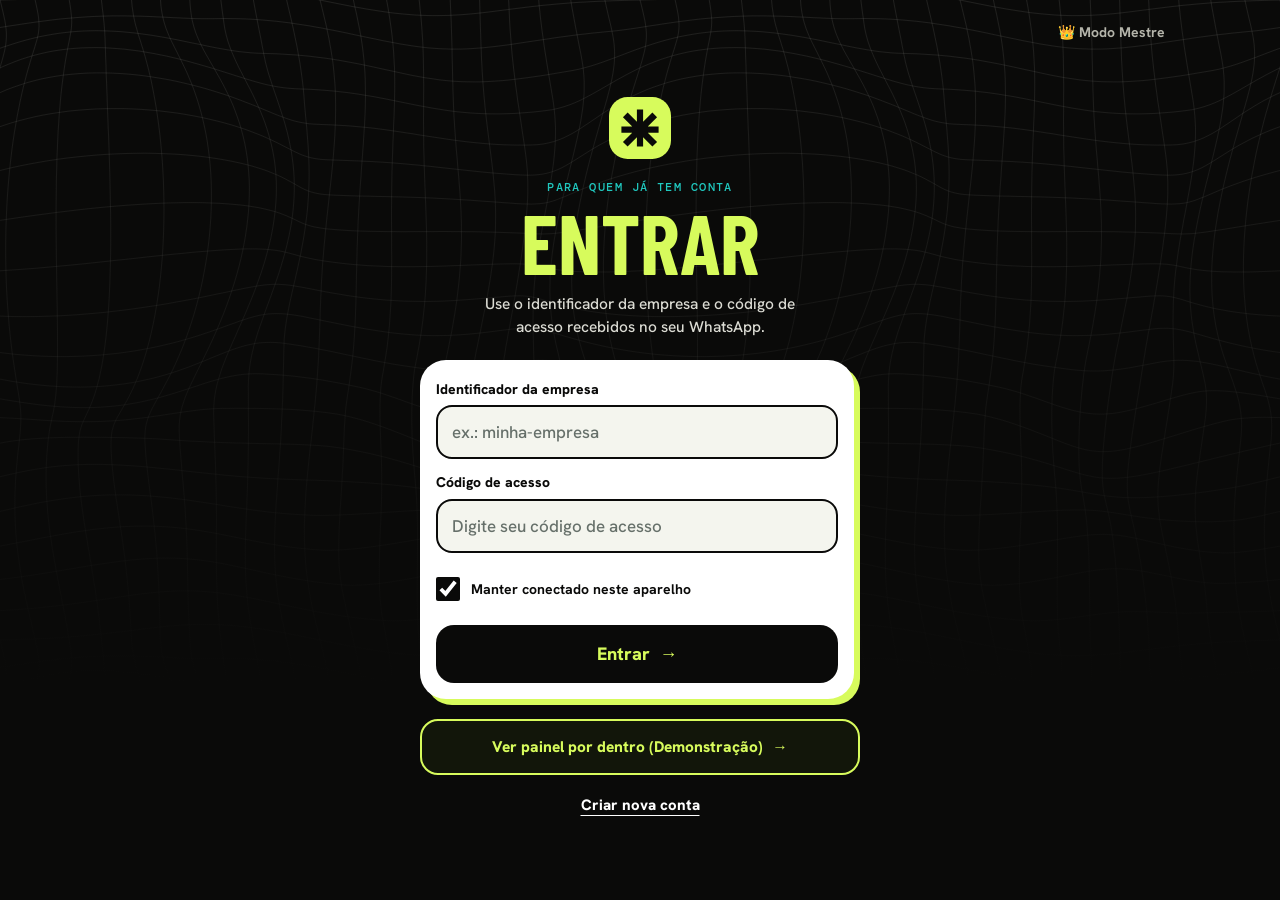
==== app.html @ dd6c145d "App avulso em app.html, pagina de vendas separada, painel no design escuro e demonstracao Co-authore" ====
<!doctype html>
<html lang="pt-BR">
<head>
<meta charset="utf-8">
<meta http-equiv="Content-Security-Policy" content="default-src 'none'; script-src 'self'; style-src 'self'; font-src 'self'; img-src 'self' data:; connect-src https://n8n.187.53.124.11.sslip.io; manifest-src 'self'; worker-src 'self'; base-uri 'none'; form-action 'none'">
<meta name="viewport" content="width=device-width,initial-scale=1,viewport-fit=cover">
<meta name="robots" content="noindex, nofollow">
<meta name="referrer" content="no-referrer">
<meta name="theme-color" content="#0a0a09">
<title>OLC · Meu Agente</title>
<meta name="description" content="Aplicativo do Agente OLC.">
<link rel="icon" href="icon.svg?v=11" type="image/svg+xml">
<link rel="manifest" href="manifest.json?v=11">
<link rel="apple-touch-icon" href="apple-touch-icon.png?v=11">
<meta name="mobile-web-app-capable" content="yes">
<meta name="apple-mobile-web-app-capable" content="yes">
<meta name="apple-mobile-web-app-title" content="Meu Agente">
<link rel="stylesheet" href="fonts/fonts.css?v=11">
<link rel="stylesheet" href="app.css?v=11">
<link rel="stylesheet" href="quiz.css?v=11">
</head>
<body>
<div id="app"><p class="boot">Abrindo…</p></div>
<div id="toast" class="toast" role="status" aria-live="polite"></div>
<dialog id="modal" class="modal" aria-labelledby="modalTitle"></dialog>
<noscript><p class="boot">Ative o JavaScript para usar o aplicativo.</p></noscript>
<script src="config.js?v=11"></script>
<script src="app.js?v=11"></script>
</body>
</html>
---- fonts/fonts.css ----
@font-face{font-family:'Bodoni Moda';font-style:normal;font-weight:400;font-display:swap;src:url(bodoni-moda-0.woff2) format('woff2')}
@font-face{font-family:'Hanken Grotesk';font-style:normal;font-weight:400;font-display:swap;src:url(hanken-grotesk-1.woff2) format('woff2')}
@font-face{font-family:'Hanken Grotesk';font-style:normal;font-weight:500;font-display:swap;src:url(hanken-grotesk-1.woff2) format('woff2')}
@font-face{font-family:'Hanken Grotesk';font-style:normal;font-weight:600;font-display:swap;src:url(hanken-grotesk-1.woff2) format('woff2')}
@font-face{font-family:'Hanken Grotesk';font-style:normal;font-weight:700;font-display:swap;src:url(hanken-grotesk-1.woff2) format('woff2')}
@font-face{font-family:'Hanken Grotesk';font-style:normal;font-weight:800;font-display:swap;src:url(hanken-grotesk-1.woff2) format('woff2')}
@font-face{font-family:'Barlow Condensed';font-style:normal;font-weight:600;font-display:swap;src:url(barlow-condensed-600.woff2) format('woff2')}
@font-face{font-family:'Barlow Condensed';font-style:normal;font-weight:700;font-display:swap;src:url(barlow-condensed-700.woff2) format('woff2')}
@font-face{font-family:'DM Mono';font-style:normal;font-weight:500;font-display:swap;src:url(dm-mono-500.woff2) format('woff2')}
---- app.css ----
/* OLC · Aplicativo do Agente (app.html). Mesma identidade da página de vendas: preto com grade distorcida,
   verde-lima, Barlow Condensed nos títulos. Telas Entrar, Conta e Quiz ficam em quiz.css. */
:root{--bg:#0a0a09;--card:#131312;--card2:#1b1b19;--line:#31312c;--line2:#45453e;--lime:#d7fb5c;--teal:#20c8bf;--sun:#f8e07c;--txt:#fff;--soft:#dcdcd4;--mute:#aeaea4;--cond:'Barlow Condensed','Hanken Grotesk',sans-serif;--sans:'Hanken Grotesk',system-ui,sans-serif;--mono:'DM Mono',ui-monospace,monospace;--ease:cubic-bezier(.22,1,.36,1);--tabh:calc(72px + env(safe-area-inset-bottom))}
*,*::before,*::after{box-sizing:border-box}
html{-webkit-text-size-adjust:100%;color-scheme:dark;background:var(--bg)}
body{margin:0;background:var(--bg);color:var(--txt);font:500 16px/1.5 var(--sans);overflow-x:clip}
h1,h2,h3,p,ul,ol,figure{margin:0;padding:0}
ul,ol{list-style:none}
a{color:inherit;text-decoration:none}
button,input,textarea,select{font:inherit;color:inherit}
button{cursor:pointer}
img,svg{max-width:100%}
[hidden]{display:none!important}
:focus-visible{outline:3px solid var(--teal);outline-offset:2px}
.view:focus{outline:none}
.i{width:20px;height:20px;flex:none;fill:none;stroke:currentColor;stroke-width:2;stroke-linecap:round;stroke-linejoin:round}
.boot{display:grid;place-items:center;min-height:100dvh;padding:40px 22px;color:var(--mute);text-align:center}
.mute{color:var(--mute)}
.small{font-size:13.5px;line-height:1.45}

/* ---------- botões e campos ---------- */
.btn{display:inline-flex;align-items:center;justify-content:center;gap:9px;min-height:50px;padding:10px 18px;border:1.5px solid var(--line2);border-radius:16px;background:#171715;color:#fff;font-weight:800;font-size:15px;line-height:1.2;text-align:center;transition:transform .18s var(--ease)}
.btn:active,.iconbtn:active,.tab:active{transform:scale(.97)}
.btn.primary,.btn.gold{border-color:var(--lime);background:var(--lime);color:var(--bg)}
.btn.ghost{background:transparent}
.btn.danger{border-color:#6b342a;background:#241310;color:#ffab9b}
.btn.block{width:100%}
.btn:disabled,.btn[aria-busy="true"]{opacity:.55;cursor:default}
.iconbtn{display:inline-grid;place-items:center;flex:none;width:46px;height:46px;padding:0;border:1.5px solid var(--line2);border-radius:15px;background:#161614;color:#fff;font-size:17px}
label{display:grid;gap:7px;min-width:0;font-weight:700;font-size:14px;color:var(--soft)}
input,textarea,select{width:100%;min-width:0;min-height:52px;padding:13px 14px;border:1.5px solid var(--line2);border-radius:15px;background:#0d0d0c;color:#fff;font-size:16px;font-weight:500}
textarea{resize:vertical;line-height:1.45}
input::placeholder,textarea::placeholder{color:#8a8a80}
input:focus,textarea:focus,select:focus{outline:none;border-color:var(--lime);box-shadow:0 0 0 3px rgba(215,251,92,.22)}
.stack{display:grid;grid-template-columns:minmax(0,1fr);gap:13px;min-width:0}
.row{display:grid;grid-template-columns:minmax(0,1fr) minmax(0,1fr);gap:10px}
.acts{display:flex;flex-wrap:wrap;gap:9px}
.acts>.btn{flex:1 1 150px}
.err{color:#ffab9b;font-weight:800;font-size:14px}
.err:empty{display:none}
code{padding:2px 6px;border-radius:7px;background:#050504;color:var(--lime);font:500 12.5px var(--mono);overflow-wrap:anywhere}
.check{display:flex;align-items:center;gap:10px;min-height:44px}

/* ---------- janelas ---------- */
.modal{width:min(480px,calc(100% - 24px));max-height:min(92dvh,760px);padding:20px;overflow:auto;border:1.5px solid var(--line2);border-radius:26px;background:#121211;color:#fff;box-shadow:7px 7px 0 var(--lime)}
.modal.wide{width:min(580px,calc(100% - 20px));max-height:min(92dvh,820px)}
.modal::backdrop{background:rgba(5,5,4,.84)}
.modal[open]{animation:pop .3s var(--ease)}
.modal-head{display:flex;align-items:flex-start;justify-content:space-between;gap:12px;margin-bottom:14px}
.modal-head h2{font:700 29px/1.02 var(--cond);text-transform:uppercase;outline:none}
@keyframes pop{from{opacity:0;transform:translateY(16px) scale(.97)}}
.toast{position:fixed;left:50%;bottom:calc(var(--tabh) + 14px);z-index:60;width:max-content;max-width:calc(100% - 28px);padding:13px 18px;border:1.5px solid #0a0a09;border-radius:16px;background:var(--lime);color:var(--bg);font-weight:800;font-size:14.5px;text-align:center;box-shadow:0 14px 30px -10px rgba(0,0,0,.85);opacity:0;visibility:hidden;transform:translate(-50%,14px);transition:opacity .25s,transform .35s var(--ease),visibility .25s}
.toast.on{opacity:1;visibility:visible;transform:translate(-50%,0)}
.toast.bad{background:#fff3bf;color:#453700}

/* ---------- estrutura do painel ---------- */
:root{--wall:url("data:image/svg+xml,%3Csvg xmlns='http://www.w3.org/2000/svg' width='220' height='214' fill='none' stroke='%23d7fb5c' stroke-opacity='.13' stroke-width='1.6' stroke-linecap='round' stroke-linejoin='round'%3E%3Cpath transform='translate%2814 12%29 rotate%28-12 15 15%29' d='M2 20h30l-6 9H9zM17 18V3l11 15z'/%3E%3Cpath transform='translate%2884 6%29 rotate%289 15 15%29' d='M3 6h24v22H3zM3 13h24M9 2v8M21 2v8M9 20l4 4 8-8'/%3E%3Cpath transform='translate%28158 18%29 rotate%280 15 15%29' d='M15 2a13 13 0 1 0 .1 0zM15 8v8l6 4'/%3E%3Cpath transform='translate%2838 62%29 rotate%287 15 15%29' d='M4 4h26a3 3 0 0 1 3 3v14a3 3 0 0 1-3 3H16l-9 7v-7H4a3 3 0 0 1-3-3V7a3 3 0 0 1 3-3zM9 12h16M9 17h10'/%3E%3Cpath transform='translate%28118 56%29 rotate%2815 15 15%29' d='M15 2l4 9 10 1-7 7 2 10-9-5-9 5 2-10-7-7 10-1z'/%3E%3Cpath transform='translate%28178 78%29 rotate%28-8 15 15%29' d='M3 9h7l3-5h8l3 5h7v19H3zM17 13a6 6 0 1 0 .1 0z'/%3E%3Cpath transform='translate%286 118%29 rotate%28-6 15 15%29' d='M4 9h20v10a9 9 0 0 1-9 9h-2a9 9 0 0 1-9-9zM24 12h3a4 4 0 0 1 0 8h-3M10 1v4M17 1v4'/%3E%3Cpath transform='translate%2880 112%29 rotate%2811 15 15%29' d='M15 27C-6 13 6-3 15 8c9-11 21 5 0 19z'/%3E%3Cpath transform='translate%28142 120%29 rotate%280 15 15%29' d='M15 9a6 6 0 1 0 .1 0zM15 0v4M15 26v4M0 15h4M26 15h4M4 4l3 3M23 23l3 3M26 4l-3 3M7 23l-3 3'/%3E%3Cpath transform='translate%2836 172%29 rotate%28-5 15 15%29' d='M0 10q6-9 12 0t12 0 12 0M0 20q6-9 12 0t12 0 12 0'/%3E%3Cpath transform='translate%28106 164%29 rotate%2810 15 15%29' d='M13 32S2 20 2 12a11 11 0 0 1 22 0c0 8-11 20-11 20zM13 8a4 4 0 1 0 .1 0z'/%3E%3Cpath transform='translate%28172 168%29 rotate%28-10 15 15%29' d='M2 14l7 7L24 6M13 20l1 1L29 6'/%3E%3Cpath transform='translate%2868 40%29 rotate%280 15 15%29' d='M2 2h.5M9 9h.5'/%3E%3Cpath transform='translate%28204 40%29 rotate%2820 15 15%29' d='M2 6h10M7 1v10'/%3E%3Cpath transform='translate%2870 190%29 rotate%28-15 15 15%29' d='M2 6h10M7 1v10'/%3E%3Cpath transform='translate%28196 132%29 rotate%280 15 15%29' d='M5 5a4 4 0 1 0 .1 0z'/%3E%3Cpath transform='translate%28128 12%29 rotate%280 15 15%29' d='M5 5a4 4 0 1 0 .1 0z'/%3E%3Cpath transform='translate%28150 90%29 rotate%280 15 15%29' d='M2 2h.5M10 4h.5M6 11h.5'/%3E%3C/svg%3E")}
.shell{min-height:100dvh;background:linear-gradient(180deg,rgba(10,10,9,.28),var(--bg) 92%),url("bg-grid.svg?v=11") 50% 0/560px 560px repeat,var(--bg)}
.main{display:flex;flex-direction:column;min-width:0;padding-bottom:calc(var(--tabh) + 22px)}
.top{display:flex;align-items:center;gap:8px;padding:calc(10px + env(safe-area-inset-top)) 14px 10px;border-bottom:1px solid var(--line);background:rgba(10,10,9,.96);position:sticky;top:0;z-index:20}
.top-mark{width:40px;height:40px;flex:none}
.who{flex:1;min-width:0}
.who b{display:block;font:700 23px/1.05 var(--cond);text-transform:uppercase;white-space:nowrap;overflow:hidden;text-overflow:ellipsis}
.who small{display:block;font:500 10.5px/1.4 var(--mono);letter-spacing:.05em;text-transform:uppercase;color:var(--mute);white-space:nowrap;overflow:hidden;text-overflow:ellipsis}

.demobar,.testbar{margin:12px 14px 0;padding:12px;border-radius:18px;font-size:13.5px;line-height:1.4}
.testbar{border:1.5px solid #6a5a12;background:#241f08;color:#ffe98a}
.demobar{border:1.5px dashed var(--lime);background:#12160a;color:var(--soft)}
.demobar p b{color:var(--lime)}
.demobar .demo-acts{display:grid;grid-template-columns:1fr 1fr;gap:8px;margin-top:10px}
.demobar .btn{min-height:46px;padding:8px 10px;font-size:13.5px;border-radius:14px}
.demobar .btn.primary{grid-column:1/-1}

/* barra das 3 abas */
.side .logo,.side-foot{display:none}
.side .tabs{position:fixed;left:0;right:0;bottom:0;z-index:30;display:grid;grid-template-columns:repeat(3,minmax(0,1fr));gap:6px;padding:7px 8px calc(7px + env(safe-area-inset-bottom));border-top:1px solid var(--line);background:rgba(10,10,9,.98)}
.tab{display:grid;justify-items:center;align-content:center;gap:3px;min-height:58px;padding:5px 2px;border:0;border-radius:17px;background:transparent;color:var(--mute);font-weight:800;font-size:11.5px;line-height:1.15;text-align:center;transition:transform .18s var(--ease)}
.tab .i{width:21px;height:21px}
.tab .short{display:none}
.tab[aria-selected="true"]{background:var(--lime);color:var(--bg)}
.tab[aria-selected="true"] .i{animation:tab-pop .45s cubic-bezier(.3,1.8,.5,1)}
@keyframes tab-pop{from{transform:scale(.6)}}

/* ---------- cartão de estado do Agente ---------- */
.hero-wrap{padding:12px 14px 0}
.hero-wrap.w-chat,.hero-wrap.w-agenda{display:none}
.hero{position:relative;overflow:hidden;display:grid;gap:14px;padding:18px 16px;border:1.5px solid var(--line2);border-radius:26px;background:radial-gradient(90% 70% at 100% 0,rgba(215,251,92,.13),transparent 70%),var(--card)}
.h-top{display:flex;align-items:flex-start;gap:13px}
.h-mark{position:relative;display:grid;place-items:center;width:58px;height:58px;flex:none;border-radius:19px;background:var(--lime)}
.h-mark svg{width:38px;height:38px}
.h-mark::after{content:"";position:absolute;inset:-6px;border:2px solid var(--lime);border-radius:23px;opacity:0;animation:h-ring 2.8s ease-out infinite}
@keyframes h-ring{0%{transform:scale(.9);opacity:.9}100%{transform:scale(1.22);opacity:0}}
.hero[data-state="paused"] .h-mark{filter:grayscale(1);opacity:.6}
.hero[data-state="paused"] .h-mark::after{animation:none}
.h-copy{min-width:0}
.seal-live{display:inline-flex;align-items:center;gap:7px;padding:5px 10px;border:1px solid var(--line2);border-radius:99px;font:500 10.5px/1.3 var(--mono);letter-spacing:.05em;text-transform:uppercase;color:var(--soft)}
.seal-live i{width:8px;height:8px;flex:none;border-radius:50%;background:var(--sun)}
.hero[data-state="live"] .seal-live i{background:var(--lime)}
.hero[data-state="paused"] .seal-live i{background:#8a8a80}
.h-copy h2{margin-top:8px;font:700 34px/1 var(--cond);text-transform:uppercase;color:var(--lime)}
.h-copy p{margin-top:4px;font-size:14.5px;line-height:1.4;color:var(--soft)}
.flow{display:grid;grid-template-columns:auto minmax(0,1fr) auto minmax(0,1fr) auto;align-items:center;gap:7px}
.node{display:grid;justify-items:center;gap:5px;min-width:58px;font:500 10px var(--mono);letter-spacing:.04em;text-transform:uppercase;color:var(--mute)}
.node .i{width:44px;height:44px;padding:10px;border:1.5px solid var(--line2);border-radius:15px;background:#0d0d0c;color:#fff}
.node.n-ia .i{border-color:var(--lime);color:var(--lime)}
.link{position:relative;height:3px;margin-bottom:18px;overflow:hidden;border-radius:3px;background:repeating-linear-gradient(90deg,#4a4a42 0 6px,transparent 6px 12px)}
.link i{position:absolute;top:0;bottom:0;left:0;width:34%;border-radius:3px;background:var(--lime);opacity:0;animation:flow-run 2.2s linear infinite}
.link.l2 i{animation-delay:1.1s}
@keyframes flow-run{from{opacity:1;transform:translateX(-110%)}to{opacity:1;transform:translateX(310%)}}
.hero[data-state="live"] .link{background:rgba(215,251,92,.28)}
.hero[data-state="paused"] .link i{animation:none}
.h-acts{display:grid;gap:9px}
.power{display:flex;align-items:center;gap:12px;min-height:52px;padding:4px 12px 4px 8px;border:1.5px solid var(--line);border-radius:17px;background:#0d0d0c;font-weight:800;font-size:15px}
.switch{position:relative;width:64px;height:44px;flex:none;padding:0;border:0;background:transparent}
.switch::before{content:"";position:absolute;left:2px;right:2px;top:5px;bottom:5px;border-radius:99px;background:#3a3a34;transition:background .25s}
.switch::after{content:"";position:absolute;left:7px;top:9px;width:26px;height:26px;border-radius:50%;background:#fff;transition:transform .3s cubic-bezier(.3,1.5,.5,1)}
.switch[aria-checked="true"]::before{background:var(--teal)}
.switch[aria-checked="true"]::after{transform:translateX(24px)}
.kpis{display:grid;grid-template-columns:repeat(3,minmax(0,1fr));gap:8px}
.kpi{position:relative;display:grid;align-content:start;gap:3px;min-height:94px;padding:10px 9px;overflow:hidden;border:1.5px solid var(--line);border-radius:17px;background:#0d0d0c;text-align:left;transition:transform .18s var(--ease)}
.kpi b{font:700 38px/1 var(--cond);color:var(--lime)}
.kpi span{font-size:11.5px;font-weight:700;line-height:1.25;color:var(--soft)}
.kpi em{display:flex;gap:2px;margin-top:auto;font-style:normal}
.kpi em i{flex:1;height:4px;border-radius:3px;background:#2f2f2a}
.kpi em i.lit{background:var(--lime)}
.glow{position:absolute;inset:0;pointer-events:none;border:2px solid var(--lime);border-radius:inherit;opacity:0;box-shadow:inset 0 0 24px rgba(215,251,92,.45)}

/* ---------- conteúdo das abas ---------- */
.view{padding:18px 14px 0}
.view-head{margin:0 2px 14px}
.view-head h1{font:700 clamp(36px,10vw,46px)/1 var(--cond);text-transform:uppercase;text-wrap:balance}
.view-head p{margin-top:7px;max-width:38em;font-size:14.5px;line-height:1.45;color:var(--soft)}
.cols{display:grid;grid-template-columns:minmax(0,1fr);gap:14px;align-items:start}
.card{position:relative;min-width:0;padding:17px 14px;border:1.5px solid var(--line);border-radius:24px;background:var(--card)}
.card>h2,.card header h2{font:700 25px/1.05 var(--cond);text-transform:uppercase}
.card>h2{margin-bottom:11px}
.card>header{display:flex;flex-wrap:wrap;align-items:center;justify-content:space-between;gap:10px;margin-bottom:12px}
.card>.mute{margin:-3px 0 12px}
.card.hi{border-color:var(--lime);box-shadow:5px 5px 0 var(--lime);margin-right:5px}
.card.admin{border-style:dashed;border-color:var(--sun)}
.cols>.stack{gap:14px}
.badge{display:inline-flex;align-items:center;gap:6px;padding:4px 9px;border-radius:9px;background:#26261f;color:var(--soft);font:500 10.5px/1.4 var(--mono);letter-spacing:.04em;text-transform:uppercase;white-space:nowrap}
.badge.ok{background:#1e2a0f;color:var(--lime)}
.badge.warn{background:#2c2509;color:var(--sun)}
.badge.off{background:#2a1713;color:#ffab9b}
.badge.dot::before{content:"";width:7px;height:7px;border-radius:50%;background:currentColor}
.tip{margin-top:13px;padding:11px 12px;border:1px dashed var(--line2);border-radius:15px;font-size:13px;line-height:1.55;color:var(--mute)}
.tip b{color:#fff}
.list{display:grid;grid-template-columns:minmax(0,1fr);gap:10px;min-width:0}
.item{position:relative;min-width:0;padding:13px;border:1.5px solid var(--line);border-radius:18px;background:var(--card2);overflow-wrap:anywhere}
.item p{margin-top:7px;font-size:14.5px;line-height:1.45;color:var(--soft);white-space:pre-line}
.item.note{display:flex;gap:10px;align-items:flex-start;justify-content:space-between}
.item.note>div{min-width:0}
.item.note .iconbtn{width:44px;height:44px;background:transparent;color:var(--mute)}
.item-top{display:flex;flex-wrap:wrap;align-items:center;justify-content:space-between;gap:8px}
.item-top h3{font:700 23px/1.1 var(--cond);text-transform:uppercase}
.item .kv{margin-top:4px;color:var(--soft)}
.item .kv b{color:#fff}
.item .acts{margin-top:11px}
.item .acts .btn{min-height:46px;font-size:13.5px;padding:8px 12px;flex:1 1 118px}
details.item{padding:0}
details.item>summary{display:flex;align-items:center;justify-content:space-between;gap:10px;min-height:56px;padding:10px 14px;font-weight:800;list-style:none;cursor:pointer}
details.item>summary::-webkit-details-marker{display:none}
details.item>summary::after{content:"+";flex:none;display:grid;place-items:center;width:30px;height:30px;border-radius:10px;background:#2a2a25;color:var(--lime);font-size:20px;transition:transform .3s var(--ease)}
details.item>summary>span:first-child{flex:1;min-width:0}
details.item[open]>summary::after{transform:rotate(45deg)}
details.item>.body{padding:0 13px 13px}
.empty{padding:18px 14px;border:1.5px dashed var(--line2);border-radius:18px;color:var(--mute);font-size:14.5px;text-align:center}
.filterbar{display:flex;gap:7px;margin:0 -14px 12px;padding:2px 14px;overflow-x:auto;scrollbar-width:none}
.filterbar::-webkit-scrollbar{display:none}
.filterbar button{flex:none;min-height:44px;padding:0 14px;border:1.5px solid var(--line2);border-radius:99px;background:transparent;color:var(--soft);font-weight:700;font-size:13.5px;white-space:nowrap}
.filterbar button[aria-pressed="true"]{border-color:var(--lime);background:var(--lime);color:var(--bg)}
.log{display:grid;gap:7px;max-height:280px;margin:9px 0 3px;padding:11px;overflow:auto;border-radius:16px;background:#0b0d0b}

/* ---------- Testar ao vivo: conversa no estilo WhatsApp escuro ---------- */
.view.is-chat{display:flex;flex-direction:column}
.chat{display:flex;flex-direction:column;height:max(430px,calc(100dvh - 290px - var(--tabh)));overflow:hidden;border:1.5px solid var(--line2);border-radius:24px;background:var(--card)}
.shell:not(.has-bar) .chat{height:max(430px,calc(100dvh - 218px - var(--tabh)))}
.chat-head{display:flex;align-items:center;gap:10px;padding:10px 11px;border-bottom:1px solid var(--line);background:#1a1a18}
.ava{display:grid;place-items:center;width:42px;height:42px;flex:none;border-radius:50%;background:var(--lime);color:var(--bg);font:700 18px var(--cond)}
.tx{flex:1;min-width:0}
.tx b{display:block;font-size:14.5px;white-space:nowrap;overflow:hidden;text-overflow:ellipsis}
.tx small{display:block;font-size:11.5px;line-height:1.35;color:var(--teal)}
.msgs{flex:1;min-height:0;display:flex;flex-direction:column;gap:8px;padding:13px 11px;overflow-y:auto;overscroll-behavior:contain;background-color:#0b0e0c;background-image:var(--wall);background-size:220px 214px}
.bubble{position:relative;max-width:84%;padding:9px 12px;border-radius:16px;font-size:14.5px;font-weight:500;line-height:1.4;white-space:pre-line;overflow-wrap:anywhere}
.bubble.in{align-self:flex-start;border-bottom-left-radius:5px;background:#222622;color:#fff}
.bubble.out{align-self:flex-end;border-bottom-right-radius:5px;background:var(--lime);color:#0a0a09;font-weight:600}
.log .bubble{max-width:90%}
.sys{align-self:center;display:grid;justify-items:center;gap:8px;max-width:92%;padding:8px 13px;border-radius:13px;background:rgba(32,32,28,.95);color:var(--soft);font-size:12.5px;line-height:1.4;text-align:center}
.sys .btn{min-height:44px;font-size:13px}
.typing{align-self:flex-end;display:flex;gap:5px;padding:13px 15px;border-radius:16px;background:#2a2a27}
.typing i{width:7px;height:7px;border-radius:50%;background:var(--lime);animation:dot 1s ease-in-out infinite}
.typing i:nth-child(2){animation-delay:.15s}.typing i:nth-child(3){animation-delay:.3s}
@keyframes dot{40%{transform:translateY(-5px)}}
.chips{display:flex;gap:7px;padding:9px 10px;overflow-x:auto;scrollbar-width:none;border-top:1px solid var(--line);background:#131312}
.chips::-webkit-scrollbar{display:none}
.chips button{flex:none;min-height:44px;padding:0 14px;border:1.5px solid var(--line2);border-radius:99px;background:#1b1b19;color:#fff;font-weight:700;font-size:13px;white-space:nowrap}
.compose{display:flex;align-items:center;gap:8px;padding:9px 10px 10px;background:#131312}
.compose input{flex:1;min-height:48px;border-radius:99px;padding-inline:16px}
.send{display:grid;place-items:center;width:48px;height:48px;flex:none;border:0;border-radius:50%;background:var(--teal);color:var(--bg)}

/* WhatsApp dentro do painel */
.wa-modal .qz-field label{font-size:13px}

@media (max-width:374px){
 .view,.hero-wrap{padding-inline:11px}
 .demobar,.testbar{margin-inline:11px}
 .tab{font-size:10.5px}
 .who b{font-size:20px}
 .top{gap:6px;padding-inline:10px}
 .top-mark{display:none}
 .h-mark{width:48px;height:48px;border-radius:16px}.h-mark svg{width:30px;height:30px}
 .kpi span{font-size:10.5px}
}

@media (min-width:900px){
 :root{--tabh:0px}
 .shell{display:grid;grid-template-columns:268px minmax(0,1fr);background-size:auto,640px 640px,auto}
 .side{position:sticky;top:0;display:flex;flex-direction:column;gap:22px;height:100dvh;padding:22px 16px;border-right:1px solid var(--line);background:rgba(10,10,9,.96)}
 .side .logo{display:flex;align-items:center;gap:11px;font:700 22px/1 var(--cond);text-transform:uppercase}
 .side .logo svg{width:42px;height:42px}
 .side .tabs{position:static;display:grid;grid-template-columns:minmax(0,1fr);gap:8px;padding:0;border:0;background:none}
 .tab{grid-template-columns:auto minmax(0,1fr);justify-items:start;align-items:center;gap:12px;min-height:54px;padding:0 15px;font-size:15px;text-align:left}
 .side-foot{display:grid;gap:9px;margin-top:auto}
 .mobile-only{display:none}
 .main{padding-bottom:40px}
 .top{padding:14px 30px}
 .top-mark{display:none}
 .demobar,.testbar{margin:18px 30px 0}
 .demobar{display:flex;align-items:center;justify-content:space-between;gap:16px}
 .demobar .demo-acts{display:flex;margin:0}
 .demobar .btn.primary{grid-column:auto}
 .hero-wrap{padding:18px 30px 0}
 .hero{grid-template-columns:minmax(0,1.1fr) minmax(0,.9fr);gap:18px 28px;padding:24px;align-items:center}
 .view{width:100%;max-width:1180px;padding:24px 30px 0}
 .cols{grid-template-columns:minmax(0,1fr) minmax(0,1fr);gap:18px}
 .chat,.shell:not(.has-bar) .chat{height:max(460px,calc(100dvh - 215px));max-width:820px}
 .toast{bottom:26px}
}
@media (prefers-reduced-motion:reduce){*,*::before,*::after{animation:none!important;transition:none!important}}
---- quiz.css ----
/* Quiz de 5 passos: pergunta + resposta + avançar, sempre dentro da área visível */
html.quiz-lock,html.quiz-lock body{overflow:hidden;overscroll-behavior:none}
.modal.quiz{--ink9:#0a0a09;--lime:#d7fb5c;--teal:#20c8bf;--line9:#2e2e2a;--muted9:#b4b4aa;--cond:'Barlow Condensed','Hanken Grotesk',sans-serif;--mono:'DM Mono',ui-monospace,monospace;position:fixed;inset:0 0 auto 0;width:100%;max-width:100%;height:100vh;height:100dvh;max-height:none;margin:0;padding:0;border:0;border-radius:0;overflow:hidden;background:linear-gradient(180deg,rgba(10,10,9,.35),var(--ink9) 78%),url("bg-grid.svg?v=11") 50% 0/560px 560px repeat,var(--ink9);color:#fff;box-shadow:none;font-family:'Hanken Grotesk',system-ui,sans-serif}
.modal.quiz[open]{display:flex;flex-direction:column;animation:qz-in .22s ease-out}
.modal.quiz::backdrop{background:#0a0a09}
@keyframes qz-in{from{opacity:0}to{opacity:1}}

.qz-top{flex:none;display:flex;align-items:center;gap:12px;padding:calc(10px + env(safe-area-inset-top)) 12px 8px 18px}
.modal.quiz .qz-x{order:3;flex:none;display:grid;place-items:center;width:46px;height:46px;min-height:46px;padding:0;border:1.5px solid #41413c;border-radius:15px;background:#141412;color:#fff;box-shadow:none}
.qz-x svg{width:20px;height:20px;fill:none;stroke:currentColor;stroke-width:2.4}
.qz-segs{flex:1;display:grid;grid-template-columns:repeat(6,minmax(0,1fr));gap:5px}
.qz-segs i{height:7px;border-radius:9px;background:#2e2e2a;overflow:hidden;position:relative}
.qz-segs i.done{background:var(--lime)}
.qz-segs i.now::after{content:"";position:absolute;inset:0;background:var(--lime);transform-origin:left;animation:qz-fill .5s cubic-bezier(.22,1,.36,1) .1s both}
.qz-segs i.now{box-shadow:0 0 0 1px rgba(215,251,92,.5)}
@keyframes qz-fill{from{transform:scaleX(0)}to{transform:scaleX(1)}}
.qz-count{order:2;flex:none;font:500 12px/1 var(--mono);color:var(--muted9);white-space:nowrap}

.qz-body{flex:1 1 auto;min-height:0;overflow-y:auto;overscroll-behavior:contain;-webkit-overflow-scrolling:touch;padding:8px 18px 18px}
.qz-in{display:flex;flex-direction:column;gap:15px;max-width:520px;margin:0 auto}
.qz-in>*{animation:qz-slide .45s cubic-bezier(.22,1.25,.36,1) both}
.qz-in>:nth-child(2){animation-delay:.05s}.qz-in>:nth-child(3){animation-delay:.1s}.qz-in>:nth-child(4){animation-delay:.15s}.qz-in>:nth-child(5){animation-delay:.2s}.qz-in>:nth-child(n+6){animation-delay:.25s}
.modal.quiz.back .qz-in>*{animation-name:qz-slide-back}
@keyframes qz-slide{from{opacity:0;transform:translateX(34px)}to{opacity:1;transform:none}}
@keyframes qz-slide-back{from{opacity:0;transform:translateX(-34px)}to{opacity:1;transform:none}}
.modal.quiz .qz-eyebrow{display:flex;align-items:center;gap:9px;margin:4px 0 -6px;font:500 12px/1.3 var(--mono);letter-spacing:.1em;text-transform:uppercase;color:var(--teal)}
.qz-eyebrow svg{width:26px;height:26px;flex:none}
.modal.quiz .qz-q{margin:2px 0 0;padding:0;font:700 clamp(34px,10.2vw,48px)/.99 var(--cond);letter-spacing:0;text-transform:uppercase;text-wrap:balance;color:#fff;outline:none;overflow-wrap:anywhere;-webkit-text-stroke:0}
.modal.quiz .qz-hint{margin:-5px 0 0;font-size:15.5px;line-height:1.4;color:#dcdcd4}

.qz-field,.qz-extra{display:grid;gap:8px;min-width:0}
.modal.quiz label{display:block;margin:0;font:500 12px/1.3 var(--mono);letter-spacing:.06em;text-transform:uppercase;color:var(--muted9)}
.modal.quiz input,.modal.quiz textarea{width:100%;min-width:0;min-height:54px;padding:14px 15px;border:1.5px solid #41413c;border-radius:17px;background:#151513;color:#fff;font:600 17px/1.4 'Hanken Grotesk',sans-serif;box-shadow:none;color-scheme:dark}
.modal.quiz textarea{resize:none;display:block}
.modal.quiz input::placeholder,.modal.quiz textarea::placeholder{color:#8d8d83;font-weight:500}
.modal.quiz input:focus,.modal.quiz textarea:focus{outline:none;border-color:var(--lime);box-shadow:0 0 0 3px rgba(215,251,92,.25)}

/* o campo principal: cartao branco com sombra limao, como na pagina de vendas */
.qz-main{position:relative;padding:14px 12px 12px;border-radius:24px;background:#fff;box-shadow:6px 6px 0 var(--lime);margin-right:6px}
.modal.quiz .qz-main label{display:flex;align-items:center;gap:8px;padding:0 3px;color:#0a0a09;font-weight:500}
.qz-main label::before{content:"";width:10px;height:10px;flex:none;border-radius:50%;background:#0a6a64;animation:qz-dot 1.4s ease-in-out infinite}
@keyframes qz-dot{50%{transform:scale(1.6);opacity:.4}}
.modal.quiz .qz-main input,.modal.quiz .qz-main textarea{border:2px solid #0a0a09;background:#f4f5ee;color:#0a0a09;color-scheme:light}
.modal.quiz .qz-main input::placeholder,.modal.quiz .qz-main textarea::placeholder{color:#66706a}
.modal.quiz .qz-main input:focus,.modal.quiz .qz-main textarea:focus{border-color:#0a0a09;background:#fff;box-shadow:0 0 0 3px #d7fb5c}
.qz-main.filled label::before{content:"✓";display:grid;place-items:center;width:20px;height:20px;background:var(--lime);animation:qz-pop .35s cubic-bezier(.3,1.8,.5,1);font:900 12px/1 sans-serif}
@keyframes qz-pop{from{transform:scale(.2)}}
.modal.quiz .qz-main.miss textarea{border-color:#c2341d;box-shadow:0 0 0 3px #ffc2b6}
.modal.quiz .qz-main.miss{box-shadow:6px 6px 0 #ff8f7a;animation:qz-shake .38s ease}
@keyframes qz-shake{25%{transform:translateX(-8px)}60%{transform:translateX(7px)}}

.qz-chips{display:flex;gap:8px;overflow-x:auto;padding:2px 18px 4px;margin:0 -18px;scrollbar-width:none;overscroll-behavior-x:contain}
.qz-chips::-webkit-scrollbar{display:none}
.modal.quiz .qz-chips button{flex:none;min-height:46px;padding:0 17px;border:1.5px solid #4b4b45;border-radius:99px;background:#141412;color:#fff;font:700 14px 'Hanken Grotesk',sans-serif;white-space:nowrap;box-shadow:none}
.modal.quiz .qz-chips button.on{background:var(--lime);border-color:var(--lime);color:#0a0a09}

.qz-times{display:grid;grid-template-columns:minmax(0,1fr) minmax(0,1fr);gap:10px}

.qz-tones{display:grid;gap:10px}
.modal.quiz .qz-tone{display:grid;grid-template-columns:minmax(0,1fr) 28px;column-gap:12px;align-items:center;width:100%;min-height:62px;padding:11px 16px;border:1.5px solid #41413c;border-radius:20px;background:#151513;color:#fff;text-align:left;box-shadow:none}
.qz-tone b{grid-column:1;font:700 21px/1.1 'Barlow Condensed',sans-serif;text-transform:uppercase}
.qz-tone small{grid-column:1;font-size:13.5px;line-height:1.3;color:var(--muted9)}
.qz-tone::after{content:"";grid-column:2;grid-row:1/span 2;width:26px;height:26px;border:2px solid #55554e;border-radius:9px}
.modal.quiz .qz-tone.on{border-color:var(--lime);background:var(--lime);color:#0a0a09;box-shadow:5px 5px 0 rgba(255,255,255,.9)}
.qz-tone.on small{color:#1c2113}
.qz-tone.on::after{content:"✓";display:grid;place-items:center;border-color:#0a0a09;background:#0a0a09;color:#d7fb5c;font:900 15px/1 sans-serif}

.qz-foot{flex:none;padding:10px 16px calc(12px + env(safe-area-inset-bottom));border-top:1px solid #262623;background:rgba(10,10,9,.97)}
.modal.quiz .qz-err{max-width:520px;margin:0 auto 9px;padding:9px 12px;border-radius:12px;background:#fff3bf;color:#453700;font-size:14px;font-weight:800;line-height:1.3}
.modal.quiz .qz-err:empty{display:none}
.qz-nav{display:flex;gap:10px;max-width:520px;margin:0 auto}
.modal.quiz .qz-prev,.modal.quiz .qz-go{min-height:56px;border:1.5px solid transparent;border-radius:18px;font:800 17px 'Hanken Grotesk',sans-serif;box-shadow:none}
.modal.quiz .qz-prev{flex:none;width:60px;padding:0;border-color:#4b4b45;background:transparent;color:#fff;font-size:21px}
.modal.quiz .qz-go{flex:1;background:var(--lime);color:#0a0a09}
.modal.quiz .qz-prev:active,.modal.quiz .qz-go:active{transform:scale(.97)}
.modal.quiz .qz-go[aria-busy="true"]{opacity:.7;animation:qz-busy 1s ease-in-out infinite}
@keyframes qz-busy{50%{opacity:.45}}
.modal.quiz :focus-visible{outline:3px solid var(--teal);outline-offset:2px}
.modal.quiz .qz-q:focus-visible{outline:none}

/* pouca altura: teclado aberto ou tela pequena */
.modal.quiz.short .qz-top{padding-top:4px;padding-bottom:2px}
.modal.quiz.short .qz-x{width:44px;height:44px;min-height:44px}
.modal.quiz.short .qz-body{padding-top:2px;padding-bottom:10px}
.modal.quiz.short .qz-in{gap:10px}
.modal.quiz.short .qz-eyebrow{display:none}
.modal.quiz.short .qz-q{margin-top:0;font-size:28px}
.modal.quiz.short .qz-hint{display:none}
.modal.quiz.short .qz-in>.qz-q{position:sticky;top:-2px;z-index:3;padding:4px 0 6px;background:#0a0a09;box-shadow:0 8px 10px -6px #0a0a09;animation:none}
.modal.quiz.short .qz-main{padding:9px 9px 9px}
.modal.quiz.short textarea{height:100px;min-height:0}
.modal.quiz.short .qz-tones{grid-template-columns:minmax(0,1fr) minmax(0,1fr)}
.modal.quiz.short .qz-tone{grid-template-columns:minmax(0,1fr);min-height:56px;padding:8px 10px}
.modal.quiz.short .qz-tone small,.modal.quiz.short .qz-tone::after{display:none}
.modal.quiz.short .qz-tone b{font-size:17px}
.modal.quiz.short .qz-foot{padding-top:6px;padding-bottom:calc(6px + env(safe-area-inset-bottom))}
.modal.quiz.short .qz-prev,.modal.quiz.short .qz-go{min-height:48px;border-radius:14px}
.modal.quiz.tiny .qz-top{padding-block:1px}
.modal.quiz.tiny .qz-q{font-size:19px}
.modal.quiz.tiny .qz-main label{font-size:10.5px}
.modal.quiz.tiny .qz-main{padding:6px 7px 7px}
.modal.quiz.tiny textarea{height:64px}
.modal.quiz.tiny input{min-height:46px;padding-block:9px}
.modal.quiz.tiny .qz-in{gap:7px}
.modal.quiz.tiny .qz-field{gap:5px}
.modal.quiz.tiny .qz-err{margin-bottom:4px;padding:5px 10px;font-size:13px}

@media (min-width:700px){
 .modal.quiz{inset:0;margin:auto;width:600px;height:min(720px,92vh);height:min(720px,92dvh);border:1.5px solid #43433e;border-radius:30px;box-shadow:10px 10px 0 #d7fb5c}
 .modal.quiz::backdrop{background:url("bg-grid.svg?v=11") 50% 0/640px 640px repeat,#0a0a09}
 .qz-top{padding-inline:28px 18px}.qz-body{padding-inline:28px}.qz-chips{flex-wrap:wrap;margin:0;padding:2px 0}
}
@media (prefers-reduced-motion:reduce){.modal.quiz,.modal.quiz *,.modal.quiz *::before,.modal.quiz *::after{animation:none!important}}

/* ===== tela Entrar ===== */
.ent{position:relative;isolation:isolate;min-height:100vh;min-height:100dvh;display:flex;flex-direction:column;align-items:center;padding:calc(10px + env(safe-area-inset-top)) 18px calc(28px + env(safe-area-inset-bottom));background:linear-gradient(180deg,rgba(10,10,9,.3),#0a0a09 76%),url("bg-grid.svg?v=11") 50% 0/560px 560px repeat,#0a0a09;color:#fff;font:500 16px/1.5 'Hanken Grotesk',system-ui,sans-serif}
.ent *{box-sizing:border-box}
.ent-top{display:flex;justify-content:space-between;gap:10px;width:100%;max-width:440px}
.ent .ent-btn{display:inline-flex;align-items:center;gap:7px;min-height:44px;padding:0 14px;border:1.5px solid #41413c;border-radius:14px;background:#10100f;color:#fff;font:700 14px 'Hanken Grotesk',sans-serif;box-shadow:none;cursor:pointer}
.ent .ent-btn--master{border-color:transparent;background:transparent;color:#b4b4aa}
.ent-box{width:100%;max-width:440px;margin:auto 0;padding:22px 0}
.ent-head{text-align:center}
.ent-mark{width:62px;height:62px;margin:0 auto 14px}
.ent .ent-eyebrow{margin:0;font:500 12px/1.3 'DM Mono',monospace;letter-spacing:.12em;text-transform:uppercase;color:#20c8bf}
.ent h1{margin:6px 0 0;font:700 clamp(62px,19vw,84px)/.95 'Barlow Condensed',sans-serif;text-transform:uppercase;letter-spacing:0;color:#d7fb5c;-webkit-text-stroke:0}
.ent .ent-sub{max-width:21em;margin:10px auto 0;font-size:15.5px;color:#dcdcd4}
.ent-form{display:grid;gap:14px;margin:22px 6px 0 0;padding:20px 16px 16px;border-radius:26px;background:#fff;box-shadow:6px 6px 0 #d7fb5c;color:#0a0a09}
.ent .ent-form label{display:grid;gap:7px;margin:0;font:800 14px/1.3 'Hanken Grotesk',sans-serif;color:#0a0a09;text-transform:none;letter-spacing:0}
.ent .ent-form input:not([type=checkbox]){width:100%;min-width:0;min-height:54px;padding:13px 14px;border:2px solid #0a0a09;border-radius:16px;background:#f4f5ee;color:#0a0a09;font:600 17px 'Hanken Grotesk',sans-serif;box-shadow:none;color-scheme:light}
.ent .ent-form input::placeholder{color:#66706a;font-weight:500}
.ent .ent-form input:not([type=checkbox]):focus{outline:none;background:#fff;box-shadow:0 0 0 3px #d7fb5c}
.ent .ent-form .ent-keep{display:flex;align-items:center;gap:11px;min-height:44px;font-weight:700;cursor:pointer}
.ent .ent-keep input{width:24px;height:24px;min-height:0;flex:none;margin:0;accent-color:#0a0a09}
.ent .err{margin:0;padding:9px 12px;border-radius:12px;background:#fff3bf;color:#453700;font-size:14px;font-weight:800;line-height:1.35}
.ent .err:empty{display:none}
.ent .ent-go{display:flex;align-items:center;justify-content:center;gap:10px;width:100%;min-height:58px;border:0;border-radius:18px;background:#0a0a09;color:#d7fb5c;font:800 18px 'Hanken Grotesk',sans-serif;box-shadow:none;cursor:pointer;transition:transform .18s}
.ent .ent-go:active{transform:scale(.97)}
.ent .ent-go[aria-busy="true"]{opacity:.65}
.ent button:focus-visible,.ent input[type=checkbox]:focus-visible{outline:3px solid #20c8bf;outline-offset:2px}
.ent.kb{padding-bottom:50vh}
.ent.kb .ent-top,.ent.kb .ent-mark,.ent.kb .ent-sub,.ent.kb .ent-eyebrow{display:none}
.ent.kb .ent-box{margin:0;padding:4px 0}
.ent.kb h1{font-size:38px;margin:0}
.ent.kb .ent-form{gap:9px;margin-top:8px;padding:12px}
.ent.kb .ent-form input:not([type=checkbox]){min-height:48px;padding-block:9px}
.ent.kb .ent-keep{display:none!important}
.ent.kb .ent-go{min-height:50px}
@media (min-width:900px){.ent-top{max-width:1080px}.ent{background-size:auto,640px 640px,auto}}

/* ===== rodada 4 · passo do WhatsApp no quiz ===== */
.qz-wa{display:grid;gap:14px;min-width:0}
.qz-wa [hidden]{display:none!important}
.qz-seg{display:grid;grid-template-columns:1fr 1fr;gap:5px;padding:5px;border:1.5px solid #41413c;border-radius:20px;background:#10100f}
.modal .qz-seg button{min-height:48px;padding:0 8px;border:0;border-radius:15px;background:transparent;color:#dcdcd4;font:800 14.5px 'Hanken Grotesk',sans-serif;box-shadow:none}
.modal .qz-seg button[aria-selected="true"]{background:#fff;color:#0a0a09}
.qz-wapane{display:grid;gap:13px;min-width:0;animation:qz-slide .35s cubic-bezier(.22,1.25,.36,1) both}
.modal .qz-gen{min-height:52px;border:2px solid #d7fb5c;border-radius:17px;background:#141412;color:#d7fb5c;font:800 16px 'Hanken Grotesk',sans-serif;box-shadow:none}
.modal .qz-gen[aria-busy="true"]{opacity:.6}
.qz-out:empty{display:none}
.qz-code,.qz-qr{position:relative;display:grid;justify-items:center;gap:12px;padding:16px 10px;border-radius:22px;background:#fff;color:#0a0a09;box-shadow:6px 6px 0 #d7fb5c;margin-right:6px;animation:qz-pop .45s cubic-bezier(.3,1.6,.5,1)}
.modal .qz-sample{margin:0;padding:6px 12px;border-radius:99px;background:#ffd9d0;color:#7a1f0d;font:800 12px 'Hanken Grotesk',sans-serif;letter-spacing:.06em;text-transform:uppercase}
.modal .qz-digits{display:flex;gap:3px;margin:0;max-width:100%}
.qz-digits span{display:grid;place-items:center;width:clamp(26px,8vw,34px);height:46px;border:2px solid #0a0a09;border-radius:9px;background:#f4f5ee;font:700 28px/1 'Barlow Condensed',sans-serif}
.qz-digits span.gap{margin-left:9px}
.is-sample .qz-digits span{border-style:dashed;color:#77776f}
.modal .qz-copy{min-height:46px;padding:0 18px;border:0;border-radius:14px;background:#0a0a09;color:#d7fb5c;font:800 15px 'Hanken Grotesk',sans-serif;box-shadow:none}
.qz-qr svg{width:min(210px,62vw);height:auto;fill:#0a0a09}.qz-qr img{width:min(240px,66vw);height:auto}
.qz-qr.is-sample svg{opacity:.28}
.modal .qz-note{margin:12px 0 0;font-size:13.5px;line-height:1.4;color:#c9c9c0}
.modal .qz-how{margin:0;padding:11px 13px;border:1.5px dashed #4b4b45;border-radius:15px;font-size:14px;line-height:1.45;color:#dcdcd4}
.qz-how b{color:#fff}
.modal .qz-skip{min-height:46px;border:0;background:transparent;color:#d7fb5c;font:800 14.5px 'Hanken Grotesk',sans-serif;text-decoration:underline;text-underline-offset:4px;box-shadow:none}
.modal .qz-ok{margin:0;padding:18px;border-radius:20px;background:#d7fb5c;color:#0a0a09;font-weight:800;text-align:center}
.modal.quiz.short .qz-seg button{min-height:44px}
.modal.quiz.short .qz-how{display:none}
.modal.quiz.short .qz-wa,.modal.quiz.short .qz-wapane{gap:9px}
.modal.quiz.short .qz-gen{min-height:46px}

/* ===== rodada 4 · depois do plano ===== */
.ent--onb .ent-top{justify-content:flex-start}
.ent--onb .ent-box{margin:0;padding:12px 0 8px}
.ent .ent-test{margin:0 0 12px;padding:9px 12px;border-radius:13px;background:#fff3bf;color:#453700;font-size:13.5px;line-height:1.35;text-align:center}
.ent .ent-steps{display:flex;gap:6px;margin:0;padding:0;list-style:none;counter-reset:e}
.ent-steps li{flex:1;padding:9px 0 0;border-top:6px solid #2e2e2a;font:500 11px/1.3 'DM Mono',monospace;letter-spacing:.08em;text-transform:uppercase;text-align:center;color:#97978d}
.ent-steps li[aria-current]{border-color:#d7fb5c;color:#fff}
.ent .ent-plan{margin:14px 0 0;text-align:center;font:500 12px 'DM Mono',monospace;letter-spacing:.08em;text-transform:uppercase;color:#20c8bf}
.ent h1.ent-h{margin-top:8px;font-size:clamp(40px,11.6vw,54px);line-height:.98;color:#fff;text-wrap:balance}
.ent .ent-slug{margin:-6px 0 0;font-size:13px;color:#3f4540;overflow-wrap:anywhere}
.ent .ent-form .ent-pw{display:flex;gap:8px}
.ent .ent-form .ent-pw input{flex:1;min-width:0}
.ent .ent-eye{flex:none;min-width:70px;min-height:54px;border:2px solid #0a0a09;border-radius:16px;background:#fff;color:#0a0a09;font:800 14px 'Hanken Grotesk',sans-serif;cursor:pointer}
.ent .ent-hint{margin:0;font-size:12.5px;line-height:1.4;text-align:center;color:#4b524c}
.ent #signup .ent-go{padding:10px 12px;line-height:1.2;font-size:16.5px}
.ent .ent-alt{display:flex;align-items:center;justify-content:center;gap:8px;width:100%;min-height:58px;padding:10px 12px;border:2px solid #0a0a09;border-radius:18px;background:#fff;color:#0a0a09;font:800 15.5px/1.25 'Hanken Grotesk',sans-serif;cursor:pointer}
.ent .pwa-install[hidden]{display:none}
.ent .pwa-tip{margin:0;font-size:15px;line-height:1.45;text-align:center;color:#2c332e}
.ent .pwa-list{display:grid;gap:12px;margin:0;padding:0;list-style:none;counter-reset:p}
.pwa-list li{display:flex;align-items:center;gap:13px;padding:13px;border:2px solid #0a0a09;border-radius:18px;background:#f4f5ee;counter-increment:p}
.pwa-list li>span{position:relative;display:grid;place-items:center;width:48px;height:48px;flex:none;border-radius:15px;background:#0a0a09}
.pwa-list li>span::after{content:counter(p);position:absolute;right:-7px;top:-7px;display:grid;place-items:center;width:22px;height:22px;border-radius:50%;background:#d7fb5c;color:#0a0a09;font:900 12px/1 sans-serif}
.pwa-list svg{width:25px;height:25px;fill:none;stroke:#d7fb5c;stroke-width:2;stroke-linecap:round;stroke-linejoin:round}
.ent .pwa-list p{margin:0;font-size:15.5px;line-height:1.35}
.pwa-home{display:grid;grid-template-columns:repeat(4,52px);justify-content:center;gap:13px;margin:18px auto 4px;padding:18px 20px 28px;width:max-content;border:1.5px solid #383834;border-radius:30px;background:#121211}
.pwa-home i{width:52px;height:52px;border-radius:15px;background:#20201d}
.pwa-app{position:relative;display:block;width:52px;height:52px;animation:pwa-drop 3.4s cubic-bezier(.3,1.5,.5,1) infinite}
.pwa-app .ent-mark{width:52px;height:52px;margin:0}
.pwa-app b{position:absolute;left:50%;top:56px;translate:-50% 0;font:700 9.5px 'Hanken Grotesk',sans-serif;white-space:nowrap;color:#fff}
@keyframes pwa-drop{0%{transform:translateY(-34px) scale(1.35);opacity:0}22%,86%{transform:none;opacity:1}100%{transform:scale(.9);opacity:0}}
.ent.kb .ent-test,.ent.kb .ent-steps,.ent.kb .ent-plan,.ent.kb .ent-slug,.ent.kb .ent-hint{display:none}
.ent.kb h1.ent-h{font-size:28px}
@media (prefers-reduced-motion:reduce){.ent *,.qz-code,.qz-qr,.qz-wapane{animation:none!important}}


/* ===== rodada 5 · entrada do app avulso ===== */
.ent-top.ent-top--end{justify-content:flex-end}
.ent-more{display:grid;gap:6px;margin-top:20px}
.ent .ent-demo{display:flex;align-items:center;justify-content:center;gap:9px;width:100%;min-height:56px;padding:10px 14px;border:2px solid #d7fb5c;border-radius:18px;background:#12160a;color:#d7fb5c;font:800 15.5px/1.25 'Hanken Grotesk',sans-serif;text-align:center;cursor:pointer}
.ent .ent-link{min-height:48px;border:0;background:transparent;color:#fff;font:800 15px 'Hanken Grotesk',sans-serif;text-decoration:underline;text-underline-offset:5px;cursor:pointer}
.ent.kb .ent-more{display:none}
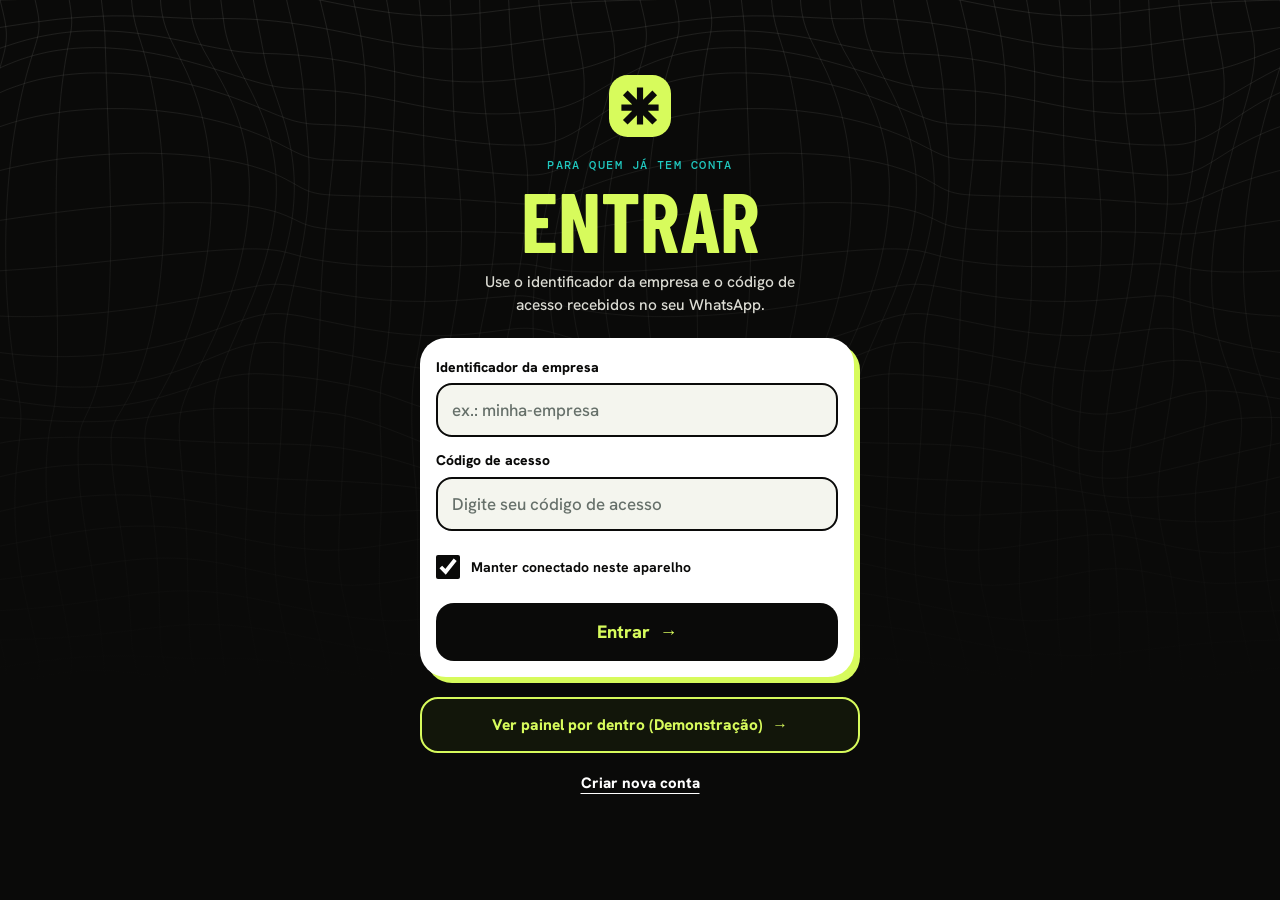
==== commit d5cef769: "Teste de 7 dias a R$ 47 e os dois planos juntos na mesma tela do celular Co-authored-by: OpenBot <33" ====
--- a/app.html
+++ b/app.html
@@ -9,22 +9,22 @@
 <meta name="theme-color" content="#0a0a09">
 <title>OLC · Meu Agente</title>
 <meta name="description" content="Aplicativo do Agente OLC.">
-<link rel="icon" href="icon.svg?v=11" type="image/svg+xml">
-<link rel="manifest" href="manifest.json?v=11">
-<link rel="apple-touch-icon" href="apple-touch-icon.png?v=11">
+<link rel="icon" href="icon.svg?v=12" type="image/svg+xml">
+<link rel="manifest" href="manifest.json?v=12">
+<link rel="apple-touch-icon" href="apple-touch-icon.png?v=12">
 <meta name="mobile-web-app-capable" content="yes">
 <meta name="apple-mobile-web-app-capable" content="yes">
 <meta name="apple-mobile-web-app-title" content="Meu Agente">
-<link rel="stylesheet" href="fonts/fonts.css?v=11">
-<link rel="stylesheet" href="app.css?v=11">
-<link rel="stylesheet" href="quiz.css?v=11">
+<link rel="stylesheet" href="fonts/fonts.css?v=12">
+<link rel="stylesheet" href="app.css?v=12">
+<link rel="stylesheet" href="quiz.css?v=12">
 </head>
 <body>
 <div id="app"><p class="boot">Abrindo…</p></div>
 <div id="toast" class="toast" role="status" aria-live="polite"></div>
 <dialog id="modal" class="modal" aria-labelledby="modalTitle"></dialog>
 <noscript><p class="boot">Ative o JavaScript para usar o aplicativo.</p></noscript>
-<script src="config.js?v=11"></script>
-<script src="app.js?v=11"></script>
+<script src="config.js?v=12"></script>
+<script src="app.js?v=12"></script>
 </body>
 </html>
--- a/app.css
+++ b/app.css
@@ -55,7 +55,7 @@
 
 /* ---------- estrutura do painel ---------- */
 :root{--wall:url("data:image/svg+xml,%3Csvg xmlns='http://www.w3.org/2000/svg' width='220' height='214' fill='none' stroke='%23d7fb5c' stroke-opacity='.13' stroke-width='1.6' stroke-linecap='round' stroke-linejoin='round'%3E%3Cpath transform='translate%2814 12%29 rotate%28-12 15 15%29' d='M2 20h30l-6 9H9zM17 18V3l11 15z'/%3E%3Cpath transform='translate%2884 6%29 rotate%289 15 15%29' d='M3 6h24v22H3zM3 13h24M9 2v8M21 2v8M9 20l4 4 8-8'/%3E%3Cpath transform='translate%28158 18%29 rotate%280 15 15%29' d='M15 2a13 13 0 1 0 .1 0zM15 8v8l6 4'/%3E%3Cpath transform='translate%2838 62%29 rotate%287 15 15%29' d='M4 4h26a3 3 0 0 1 3 3v14a3 3 0 0 1-3 3H16l-9 7v-7H4a3 3 0 0 1-3-3V7a3 3 0 0 1 3-3zM9 12h16M9 17h10'/%3E%3Cpath transform='translate%28118 56%29 rotate%2815 15 15%29' d='M15 2l4 9 10 1-7 7 2 10-9-5-9 5 2-10-7-7 10-1z'/%3E%3Cpath transform='translate%28178 78%29 rotate%28-8 15 15%29' d='M3 9h7l3-5h8l3 5h7v19H3zM17 13a6 6 0 1 0 .1 0z'/%3E%3Cpath transform='translate%286 118%29 rotate%28-6 15 15%29' d='M4 9h20v10a9 9 0 0 1-9 9h-2a9 9 0 0 1-9-9zM24 12h3a4 4 0 0 1 0 8h-3M10 1v4M17 1v4'/%3E%3Cpath transform='translate%2880 112%29 rotate%2811 15 15%29' d='M15 27C-6 13 6-3 15 8c9-11 21 5 0 19z'/%3E%3Cpath transform='translate%28142 120%29 rotate%280 15 15%29' d='M15 9a6 6 0 1 0 .1 0zM15 0v4M15 26v4M0 15h4M26 15h4M4 4l3 3M23 23l3 3M26 4l-3 3M7 23l-3 3'/%3E%3Cpath transform='translate%2836 172%29 rotate%28-5 15 15%29' d='M0 10q6-9 12 0t12 0 12 0M0 20q6-9 12 0t12 0 12 0'/%3E%3Cpath transform='translate%28106 164%29 rotate%2810 15 15%29' d='M13 32S2 20 2 12a11 11 0 0 1 22 0c0 8-11 20-11 20zM13 8a4 4 0 1 0 .1 0z'/%3E%3Cpath transform='translate%28172 168%29 rotate%28-10 15 15%29' d='M2 14l7 7L24 6M13 20l1 1L29 6'/%3E%3Cpath transform='translate%2868 40%29 rotate%280 15 15%29' d='M2 2h.5M9 9h.5'/%3E%3Cpath transform='translate%28204 40%29 rotate%2820 15 15%29' d='M2 6h10M7 1v10'/%3E%3Cpath transform='translate%2870 190%29 rotate%28-15 15 15%29' d='M2 6h10M7 1v10'/%3E%3Cpath transform='translate%28196 132%29 rotate%280 15 15%29' d='M5 5a4 4 0 1 0 .1 0z'/%3E%3Cpath transform='translate%28128 12%29 rotate%280 15 15%29' d='M5 5a4 4 0 1 0 .1 0z'/%3E%3Cpath transform='translate%28150 90%29 rotate%280 15 15%29' d='M2 2h.5M10 4h.5M6 11h.5'/%3E%3C/svg%3E")}
-.shell{min-height:100dvh;background:linear-gradient(180deg,rgba(10,10,9,.28),var(--bg) 92%),url("bg-grid.svg?v=11") 50% 0/560px 560px repeat,var(--bg)}
+.shell{min-height:100dvh;background:linear-gradient(180deg,rgba(10,10,9,.28),var(--bg) 92%),url("bg-grid.svg?v=12") 50% 0/560px 560px repeat,var(--bg)}
 .main{display:flex;flex-direction:column;min-width:0;padding-bottom:calc(var(--tabh) + 22px)}
 .top{display:flex;align-items:center;gap:8px;padding:calc(10px + env(safe-area-inset-top)) 14px 10px;border-bottom:1px solid var(--line);background:rgba(10,10,9,.96);position:sticky;top:0;z-index:20}
 .top-mark{width:40px;height:40px;flex:none}
@@ -73,17 +73,16 @@
 
 /* barra das 3 abas */
 .side .logo,.side-foot{display:none}
-.side .tabs{position:fixed;left:0;right:0;bottom:0;z-index:30;display:grid;grid-template-columns:repeat(3,minmax(0,1fr));gap:6px;padding:7px 8px calc(7px + env(safe-area-inset-bottom));border-top:1px solid var(--line);background:rgba(10,10,9,.98)}
+.side .tabs{position:fixed;left:0;right:0;bottom:0;z-index:30;display:grid;grid-template-columns:repeat(4,minmax(0,1fr));gap:4px;padding:7px 6px calc(7px + env(safe-area-inset-bottom));border-top:1px solid var(--line);background:rgba(10,10,9,.98)}
 .tab{display:grid;justify-items:center;align-content:center;gap:3px;min-height:58px;padding:5px 2px;border:0;border-radius:17px;background:transparent;color:var(--mute);font-weight:800;font-size:11.5px;line-height:1.15;text-align:center;transition:transform .18s var(--ease)}
 .tab .i{width:21px;height:21px}
-.tab .short{display:none}
 .tab[aria-selected="true"]{background:var(--lime);color:var(--bg)}
 .tab[aria-selected="true"] .i{animation:tab-pop .45s cubic-bezier(.3,1.8,.5,1)}
 @keyframes tab-pop{from{transform:scale(.6)}}
 
 /* ---------- cartão de estado do Agente ---------- */
 .hero-wrap{padding:12px 14px 0}
-.hero-wrap.w-chat,.hero-wrap.w-agenda{display:none}
+.hero-wrap.w-chat,.hero-wrap.w-agenda,.hero-wrap.w-convs{display:none}
 .hero{position:relative;overflow:hidden;display:grid;gap:14px;padding:18px 16px;border:1.5px solid var(--line2);border-radius:26px;background:radial-gradient(90% 70% at 100% 0,rgba(215,251,92,.13),transparent 70%),var(--card)}
 .h-top{display:flex;align-items:flex-start;gap:13px}
 .h-mark{position:relative;display:grid;place-items:center;width:58px;height:58px;flex:none;border-radius:19px;background:var(--lime)}
@@ -238,3 +237,64 @@
  .toast{bottom:26px}
 }
 @media (prefers-reduced-motion:reduce){*,*::before,*::after{animation:none!important;transition:none!important}}
+
+/* ---------- aba Agenda ---------- */
+.sr{position:absolute;width:1px;height:1px;overflow:hidden;clip-path:inset(50%);white-space:nowrap}
+.ag-sum{display:grid;grid-template-columns:repeat(3,minmax(0,1fr));gap:8px;margin-bottom:14px}
+.ag-stat{display:grid;gap:2px;min-height:86px;padding:11px 10px;border:1.5px solid var(--line2);border-radius:19px;background:var(--card);text-align:left}
+.ag-stat b{font:700 40px/1 var(--cond)}
+.ag-stat span{font-size:12px;font-weight:800;color:var(--soft)}
+.ag-stat--hoje{border-color:var(--lime);background:var(--lime);color:var(--bg)}
+.ag-stat--hoje span{color:#1c2113}
+.ag-stat--confirmado b{color:var(--lime)}.ag-stat--pendente b{color:var(--sun)}
+.ag-stat[aria-pressed="true"]{box-shadow:0 0 0 3px #fff}
+#cAgenda header .btn{flex:1 1 100%}
+.item.ag{border-left:5px solid var(--lime)}
+.item.ag--pendente{border-left-color:var(--sun)}
+.item.ag--concluido{border-left-color:#6f6f66}
+.item.ag--cancelado{border-left-color:#ff8f7a}
+.item.ag--cancelado h3{text-decoration:line-through;color:var(--mute)}
+.ag-data{display:grid;grid-template-columns:repeat(2,minmax(0,1fr));gap:9px 12px;margin:11px 0 0}
+.ag-data .full{grid-column:1/-1}
+.ag-data dt{font:500 10px/1.4 var(--mono);letter-spacing:.08em;text-transform:uppercase;color:var(--mute)}
+.ag-data dd{margin:1px 0 0;font-size:14.5px;font-weight:700;line-height:1.35}
+.ag-data .full dd{font-weight:500;color:var(--soft)}
+.item .acts .btn.ag-wa{flex-basis:100%;border-color:var(--teal);color:var(--teal)}
+
+/* ---------- aba Conversas ---------- */
+.cv{display:grid;grid-template-columns:minmax(0,1fr);gap:14px}
+.cv-search{margin-bottom:10px}
+.cv-side .filterbar{margin-inline:-14px}
+.cv-row{display:flex;gap:11px;width:100%;min-height:78px;padding:12px;border:1.5px solid var(--line);border-radius:20px;background:var(--card);text-align:left}
+.cv-row.on{border-color:var(--lime);box-shadow:4px 4px 0 var(--lime)}
+.cv-row__tx{display:grid;gap:5px;flex:1;min-width:0;justify-items:start}
+.cv-row__top{display:flex;align-items:baseline;justify-content:space-between;gap:8px;width:100%}
+.cv-row__top b{font-size:15px;white-space:nowrap;overflow:hidden;text-overflow:ellipsis}
+.cv-row__top time{flex:none;font:500 10.5px var(--mono);color:var(--mute)}
+.cv-row__last{width:100%;font-size:13.5px;line-height:1.35;color:var(--soft);white-space:nowrap;overflow:hidden;text-overflow:ellipsis}
+.cv-thread{display:none;min-width:0}
+.cv.open .cv-side{display:none}
+.cv.open .cv-thread{display:block}
+.shell:has(.cv.open) .view-head{display:none}
+.cv-box{display:flex;flex-direction:column;overflow:hidden;border:1.5px solid var(--line2);border-radius:24px;background:var(--card)}
+.cv-head{display:flex;align-items:center;gap:10px;padding:10px;border-bottom:1px solid var(--line);background:#1a1a18}
+.cv-state{padding:8px 12px;background:#12160a;color:var(--lime);font-size:12.5px;font-weight:800;text-align:center}
+.cv-state.you{background:#241f08;color:var(--sun)}
+.cv-msgs{flex:none;min-height:240px;max-height:calc(100dvh - 390px - var(--tabh))}
+.bubble time{display:block;margin-top:3px;font:500 10px var(--mono);text-align:right;opacity:.65}
+.cv-acts{display:grid;gap:9px;padding:11px;border-top:1px solid var(--line)}
+.cv-take{min-height:58px;font-size:15.5px}
+@media (max-width:374px){.ag-stat b{font-size:32px}.ag-stat span{font-size:11px}.ag-data{grid-template-columns:minmax(0,1fr)}}
+@media (min-width:900px){
+ .ag-sum{max-width:620px}
+ #cAgenda header .btn{flex:0 0 auto}
+ .ag-list{grid-template-columns:repeat(2,minmax(0,1fr))}
+ .ag-list .empty{grid-column:1/-1}
+ .cv,.cv.open{grid-template-columns:380px minmax(0,1fr);align-items:start}
+ .cv.open .cv-side{display:block}
+ .cv-thread{display:block}
+ .cv-back{display:none}
+ .cv-side .filterbar{flex-wrap:wrap;margin:0 0 12px;padding:0}
+ .shell:has(.cv.open) .view-head{display:block}
+ .cv-msgs{max-height:calc(100dvh - 430px);min-height:300px}
+}
--- a/quiz.css
+++ b/quiz.css
@@ -1,6 +1,6 @@
 /* Quiz de 5 passos: pergunta + resposta + avançar, sempre dentro da área visível */
 html.quiz-lock,html.quiz-lock body{overflow:hidden;overscroll-behavior:none}
-.modal.quiz{--ink9:#0a0a09;--lime:#d7fb5c;--teal:#20c8bf;--line9:#2e2e2a;--muted9:#b4b4aa;--cond:'Barlow Condensed','Hanken Grotesk',sans-serif;--mono:'DM Mono',ui-monospace,monospace;position:fixed;inset:0 0 auto 0;width:100%;max-width:100%;height:100vh;height:100dvh;max-height:none;margin:0;padding:0;border:0;border-radius:0;overflow:hidden;background:linear-gradient(180deg,rgba(10,10,9,.35),var(--ink9) 78%),url("bg-grid.svg?v=11") 50% 0/560px 560px repeat,var(--ink9);color:#fff;box-shadow:none;font-family:'Hanken Grotesk',system-ui,sans-serif}
+.modal.quiz{--ink9:#0a0a09;--lime:#d7fb5c;--teal:#20c8bf;--line9:#2e2e2a;--muted9:#b4b4aa;--cond:'Barlow Condensed','Hanken Grotesk',sans-serif;--mono:'DM Mono',ui-monospace,monospace;position:fixed;inset:0 0 auto 0;width:100%;max-width:100%;height:100vh;height:100dvh;max-height:none;margin:0;padding:0;border:0;border-radius:0;overflow:hidden;background:linear-gradient(180deg,rgba(10,10,9,.35),var(--ink9) 78%),url("bg-grid.svg?v=12") 50% 0/560px 560px repeat,var(--ink9);color:#fff;box-shadow:none;font-family:'Hanken Grotesk',system-ui,sans-serif}
 .modal.quiz[open]{display:flex;flex-direction:column;animation:qz-in .22s ease-out}
 .modal.quiz::backdrop{background:#0a0a09}
 @keyframes qz-in{from{opacity:0}to{opacity:1}}
@@ -107,13 +107,13 @@
 
 @media (min-width:700px){
  .modal.quiz{inset:0;margin:auto;width:600px;height:min(720px,92vh);height:min(720px,92dvh);border:1.5px solid #43433e;border-radius:30px;box-shadow:10px 10px 0 #d7fb5c}
- .modal.quiz::backdrop{background:url("bg-grid.svg?v=11") 50% 0/640px 640px repeat,#0a0a09}
+ .modal.quiz::backdrop{background:url("bg-grid.svg?v=12") 50% 0/640px 640px repeat,#0a0a09}
  .qz-top{padding-inline:28px 18px}.qz-body{padding-inline:28px}.qz-chips{flex-wrap:wrap;margin:0;padding:2px 0}
 }
 @media (prefers-reduced-motion:reduce){.modal.quiz,.modal.quiz *,.modal.quiz *::before,.modal.quiz *::after{animation:none!important}}
 
 /* ===== tela Entrar ===== */
-.ent{position:relative;isolation:isolate;min-height:100vh;min-height:100dvh;display:flex;flex-direction:column;align-items:center;padding:calc(10px + env(safe-area-inset-top)) 18px calc(28px + env(safe-area-inset-bottom));background:linear-gradient(180deg,rgba(10,10,9,.3),#0a0a09 76%),url("bg-grid.svg?v=11") 50% 0/560px 560px repeat,#0a0a09;color:#fff;font:500 16px/1.5 'Hanken Grotesk',system-ui,sans-serif}
+.ent{position:relative;isolation:isolate;min-height:100vh;min-height:100dvh;display:flex;flex-direction:column;align-items:center;padding:calc(10px + env(safe-area-inset-top)) 18px calc(28px + env(safe-area-inset-bottom));background:linear-gradient(180deg,rgba(10,10,9,.3),#0a0a09 76%),url("bg-grid.svg?v=12") 50% 0/560px 560px repeat,#0a0a09;color:#fff;font:500 16px/1.5 'Hanken Grotesk',system-ui,sans-serif}
 .ent *{box-sizing:border-box}
 .ent-top{display:flex;justify-content:space-between;gap:10px;width:100%;max-width:440px}
 .ent .ent-btn{display:inline-flex;align-items:center;gap:7px;min-height:44px;padding:0 14px;border:1.5px solid #41413c;border-radius:14px;background:#10100f;color:#fff;font:700 14px 'Hanken Grotesk',sans-serif;box-shadow:none;cursor:pointer}
